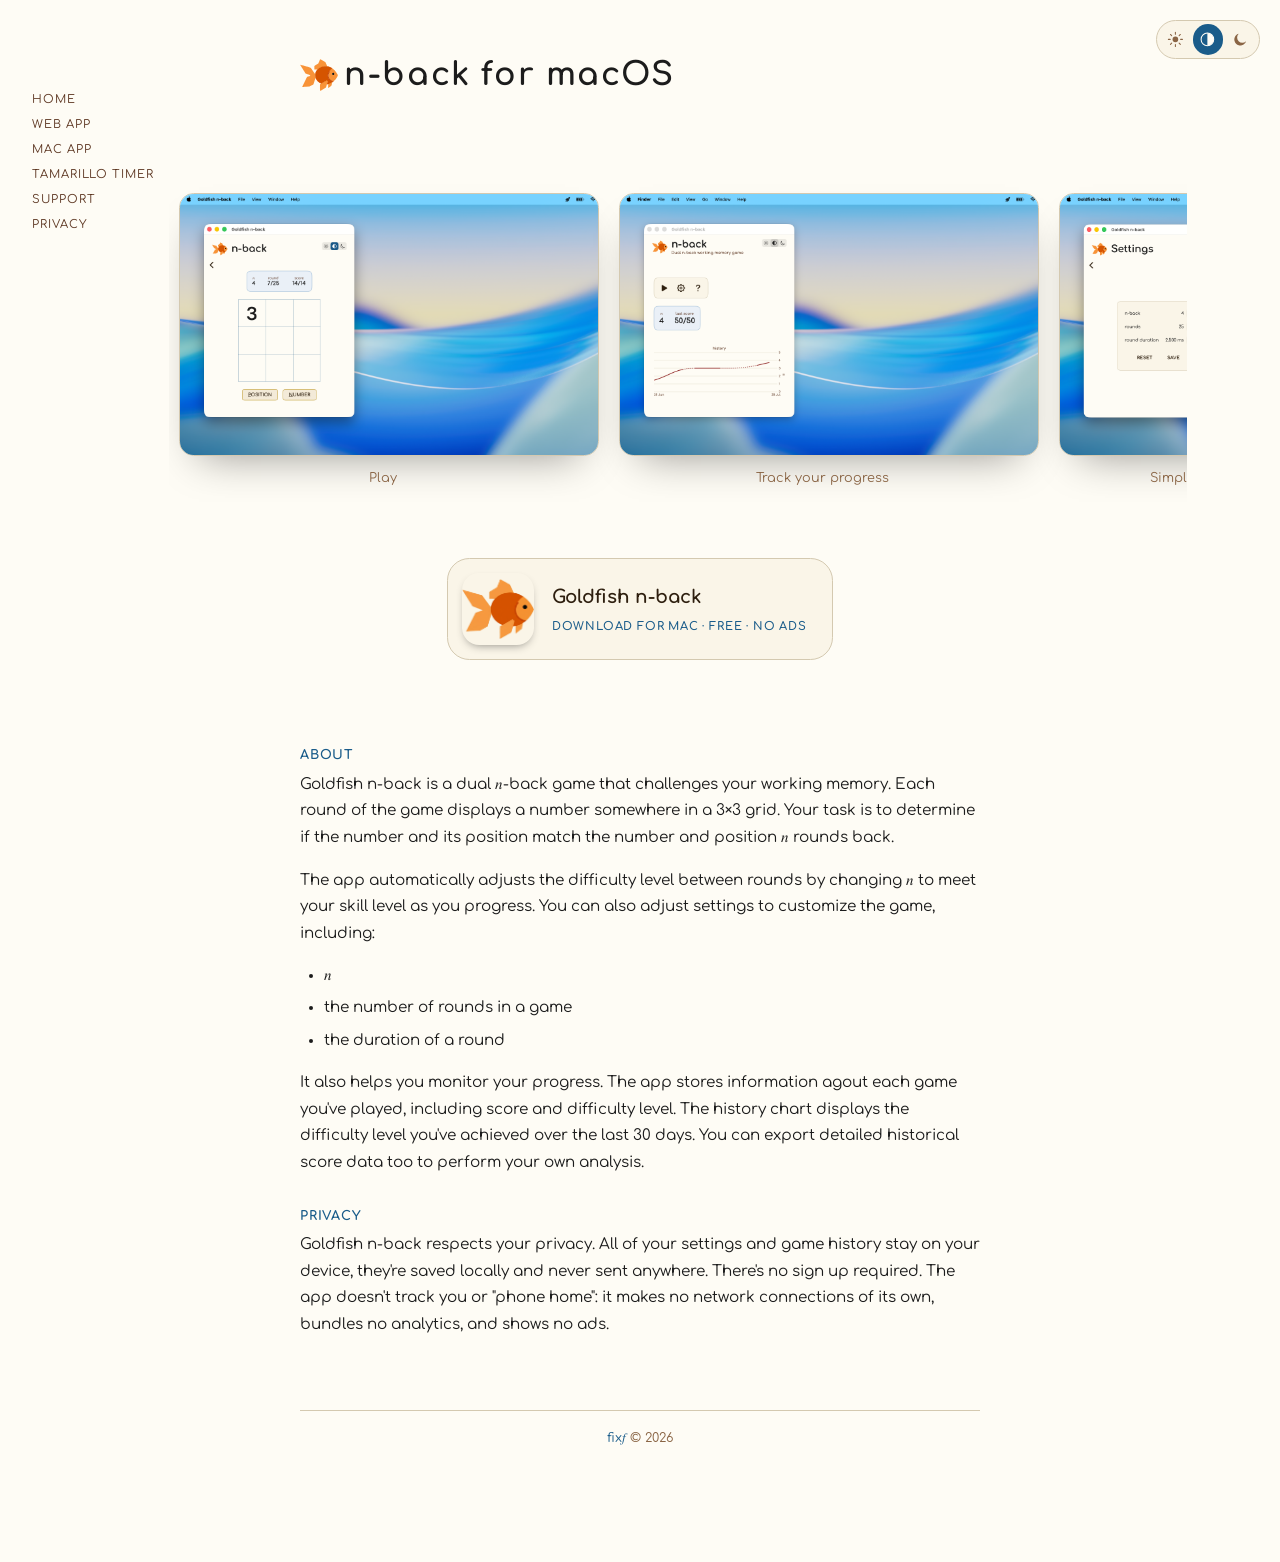
==== mac.html @ 483e4a53 "deploy: 2026-08-05" ====
<!DOCTYPE html>
<html lang="en">

<head>
  <title>Goldfish n-back: Dual n-back working memory game</title>
  <meta name="viewport" content="width=device-width, initial-scale=1.0">
  <meta charset="utf-8">
  <script>(function(){try{var t=localStorage.getItem('theme');if(t==='light'||t==='dark'){document.documentElement.setAttribute('data-theme',t);}}catch(e){}})();</script>
  <meta name="description" content="Goldfish n-back for macOS — a native dual n-back game to challenge your working memory. Free, no ads.">
  <meta name="robots" content="index, follow">

  <link rel="canonical" href="https://nback.xyz/mac.html">
  <link rel="icon" type="image/svg+xml" href="/favicon.svg">
  <link rel="apple-touch-icon" href="/apple-touch-icon.png">

  <meta property="og:type" content="website">
  <meta property="og:url" content="https://nback.xyz/mac.html">
  <meta property="og:title" content="Goldfish n-back for macOS">
  <meta property="og:description" content="Goldfish n-back for macOS — a native dual n-back working memory trainer. Free, no ads.">
  <meta property="og:image" content="https://nback.xyz/og-image.png">

  <!-- Shared studio chrome + app-specific overrides — both plain assets at the root. -->
  <link rel="stylesheet" href="/style.css">
  <link rel="stylesheet" href="/nback.css">
  <script src="/theme.js" defer></script>
  <script src="/lightbox.js" defer></script>

  <script data-goatcounter="https://fixf.goatcounter.com/count"
          async src="//gc.zgo.at/count.js"></script>

  <script type="application/ld+json">
  {
    "@context": "https://schema.org",
    "@type": "SoftwareApplication",
    "name": "Goldfish n-back",
    "applicationCategory": "GameApplication",
    "operatingSystem": "Web, macOS",
    "url": "https://nback.xyz/",
    "downloadUrl": "https://nback.xyz/GoldfishNback.dmg",
    "screenshot": "https://nback.xyz/screenshots/main.2560.png",
    "offers": {
      "@type": "Offer",
      "price": "0",
      "priceCurrency": "USD"
    }
  }
  </script>
</head>

<body>

  <div class="theme-toggle" role="radiogroup" aria-label="Theme">
      <button type="button" data-theme-choice="light" role="radio" aria-checked="false" aria-label="Light" title="Light">
        <svg class="theme-toggle-icon" viewBox="0 0 24 24" aria-hidden="true">
          <circle cx="12" cy="12" r="4" fill="currentColor"/>
          <g stroke="currentColor" stroke-width="1.5" stroke-linecap="round">
            <line x1="12" y1="2" x2="12" y2="4.5"/>
            <line x1="12" y1="19.5" x2="12" y2="22"/>
            <line x1="2" y1="12" x2="4.5" y2="12"/>
            <line x1="19.5" y1="12" x2="22" y2="12"/>
            <line x1="4.93" y1="4.93" x2="6.64" y2="6.64"/>
            <line x1="17.36" y1="17.36" x2="19.07" y2="19.07"/>
            <line x1="4.93" y1="19.07" x2="6.64" y2="17.36"/>
            <line x1="17.36" y1="6.64" x2="19.07" y2="4.93"/>
          </g>
        </svg>
      </button>
      <button type="button" data-theme-choice="auto" role="radio" aria-checked="true" aria-label="Match system" title="Match system">
        <svg class="theme-toggle-icon" viewBox="0 0 24 24" aria-hidden="true">
          <circle cx="12" cy="12" r="9" fill="none" stroke="currentColor" stroke-width="1.5"/>
          <path d="M12 3a9 9 0 0 1 0 18Z" fill="currentColor"/>
        </svg>
      </button>
      <button type="button" data-theme-choice="dark" role="radio" aria-checked="false" aria-label="Dark" title="Dark">
        <svg class="theme-toggle-icon" viewBox="0 0 24 24" aria-hidden="true">
          <path d="M20 14.5A8.5 8.5 0 1 1 9.5 4a7 7 0 0 0 10.5 10.5Z" fill="currentColor"/>
        </svg>
      </button>
    </div>

  <div class="content">
    <a href="/" class="title-row">
      <img class="title-icon" src="/Goldfish20260726.svg" alt="">
      <h1>n-back for macOS</h1>
    </a>
  </div>

  <section class="screenshots" aria-label="Screenshots">
    <div class="screenshots-track">
      <figure>
        <button type="button" class="screenshot-trigger">
          <img src="/screenshots/play.2560.png" alt="A round in progress on the 3x3 game grid, with position and number match buttons" width="2560" height="1600" loading="lazy">
        </button>
        <figcaption>Play</figcaption>
      </figure>
      <figure>
        <button type="button" class="screenshot-trigger">
          <img src="/screenshots/main.2560.png" alt="Goldfish n-back's landing menu showing last score and a 30-day n history chart" width="2560" height="1600" loading="eager">
        </button>
        <figcaption>Track your progress</figcaption>
      </figure>
      <figure>
        <button type="button" class="screenshot-trigger">
          <img src="/screenshots/settings.2560.png" alt="The settings panel for n-back level, rounds, and round duration" width="2560" height="1600" loading="lazy">
        </button>
        <figcaption>Simple settings, sensible defaults</figcaption>
      </figure>
      <figure>
        <button type="button" class="screenshot-trigger">
          <img src="/screenshots/dark.2560.png" alt="The same landing menu in dark mode" width="2560" height="1600" loading="lazy">
        </button>
        <figcaption>Light, dark, or system</figcaption>
      </figure>
    </div>
  </section>

  <div class="content download-cta">
    <a class="download-card" href="/GoldfishNback.dmg" aria-label="Download Goldfish n-back for Mac"
       data-goatcounter-click="download-dmg" data-goatcounter-title="Download GoldfishNback.dmg">
      <img class="app-icon" src="/Goldfish20260722.png" alt="" width="598" height="506" loading="eager">
      <span class="download-text">
        <span class="app-name">Goldfish n-back</span>
        <span class="download-label">Download for Mac · Free · No Ads</span>
      </span>
    </a>
  </div>

  <div class="content prose">
    <h2>About</h2>

    <p>Goldfish n-back is a dual 𝑛-back game that challenges your working
    memory. Each round of the game displays a number somewhere in a 3&times;3
    grid. Your task is to determine if the number and its position match the
    number and position 𝑛 rounds back.</p>

    <p>The app automatically adjusts the difficulty level between rounds by
    changing 𝑛 to meet your skill level as you progress. You can also adjust
    settings to customize the game, including:</p>

    <ul>
      <li>𝑛</li>
      <li>the number of rounds in a game</li>
      <li>the duration of a round</li>
    </ul>

    <p>It also helps you monitor your progress. The app stores information
    agout each game you've played, including score and difficulty level. The
    history chart displays the difficulty level you've achieved over the last
    30 days. You can export detailed historical score data too to perform your
    own analysis.</p>

    <h2>Privacy</h2>

    <p>Goldfish n-back respects your privacy. All of your settings and game
    history stay on your device, they're saved locally and never sent anywhere.
    There's no sign up required. The app doesn't track you or "phone home": it
    makes no network connections of its own, bundles no analytics, and shows no
    ads.</p>

  </div>

  <nav class="sidebar" aria-label="Site links">
    <a class="sidebar-link" href="/">Home</a>
    <a class="sidebar-link" href="/web.html">Web App</a>
    <a class="sidebar-link" href="/mac.html">Mac App</a>
    <a class="sidebar-link" href="https://tamarillo.nz">Tamarillo Timer</a>
    <a class="sidebar-link" href="/support.html">Support</a>
    <a class="sidebar-link" href="/privacy.html">Privacy</a>
  </nav>

  <footer>
    <p><a href="https://fixf.dev/">fix𝑓</a> © 2026</p>
  </footer>

</body>

</html>
---- style.css ----
/* ============================================================
   Bauhaus / Solarized Light stylesheet
   ============================================================ */

/* Google Fonts: Comfortaa */
@import url('https://fonts.googleapis.com/css2?family=Comfortaa:wght@300;400;500;600;700&display=swap');

/* ── Design tokens ──────────────────────────────────────── */
:root {
  /* Backgrounds: cream & beige spectrum */
  --bg-page:      #fefcf5;   /* very light cream — page background */
  --bg-section:   #faf5e8;   /* slightly warmer, section backgrounds */
  --bg-beige:     #f2ead8;   /* used for table heads */
  --bg-rotd:      #eaf0f7;   /* cool blue-tinted pane for ROTD */

  /* Foreground */
  --fg-black:     #1c1c1c;   /* body text */
  --fg-brown-dk:  #2e1f0f;   /* darkest title text */
  --fg-brown:     #5c3520;   /* mid brown — subheadings, footer */
  --fg-brown-lt:  #8a6545;   /* lighter brown — captions, meta */

  /* Accents */
  --accent-blue:  #1a5c8a;   /* deep blue — links */
  --accent-red:   #8b1a1a;   /* deep red */
  --accent-yellow:#b58900;   /* rich solarized yellow */
  --accent-green: #3d6b00;   /* used sparingly */

  /* Borders */
  --border-main:  #d4c9b0;
  --border-table: #c8bda0;

  /* Typography */
  --font-main: 'Comfortaa', 'Segoe UI', sans-serif;

  /* Spacing rhythm */
  --space-xs: 0.5rem;
  --space-sm: 1rem;
  --space-md: 2rem;
  --space-lg: 3.5rem;
  --space-xl: 5rem;
}

/* ── Dark tokens — Bauhaus / Solarized Dark ─────────────────
   Applied automatically when the OS/browser reports a dark
   appearance, unless overridden by an explicit user choice
   (see [data-theme] below). Same token names, same relative
   contrast relationships, warm palette inverted onto a near-
   black ground. */
@media (prefers-color-scheme: dark) {
  :root {
    --bg-page:      #1b140d;
    --bg-section:   #221a12;
    --bg-beige:     #2b2117;
    --bg-rotd:      #16202b;

    --fg-black:     #ede4d3;
    --fg-brown-dk:  #f5ecd9;
    --fg-brown:     #d9c3a0;
    --fg-brown-lt:  #a68a68;

    --accent-blue:  #6cb6e8;
    --accent-red:   #e2726b;
    --accent-yellow:#e0b64d;
    --accent-green: #8bc34a;

    --border-main:  #4a3c2a;
    --border-table: #55442f;
  }
}

/* Explicit user choice always wins over the OS/browser default above. */
:root[data-theme="dark"] {
  --bg-page:      #1b140d;
  --bg-section:   #221a12;
  --bg-beige:     #2b2117;
  --bg-rotd:      #16202b;

  --fg-black:     #ede4d3;
  --fg-brown-dk:  #f5ecd9;
  --fg-brown:     #d9c3a0;
  --fg-brown-lt:  #a68a68;

  --accent-blue:  #6cb6e8;
  --accent-red:   #e2726b;
  --accent-yellow:#e0b64d;
  --accent-green: #8bc34a;

  --border-main:  #4a3c2a;
  --border-table: #55442f;
}

:root[data-theme="light"] {
  --bg-page:      #fefcf5;
  --bg-section:   #faf5e8;
  --bg-beige:     #f2ead8;
  --bg-rotd:      #eaf0f7;

  --fg-black:     #1c1c1c;
  --fg-brown-dk:  #2e1f0f;
  --fg-brown:     #5c3520;
  --fg-brown-lt:  #8a6545;

  --accent-blue:  #1a5c8a;
  --accent-red:   #8b1a1a;
  --accent-yellow:#b58900;
  --accent-green: #3d6b00;

  --border-main:  #d4c9b0;
  --border-table: #c8bda0;
}

/* ── Reset ──────────────────────────────────────────────── */
*, *::before, *::after {
  box-sizing: border-box;
  margin: 0;
  padding: 0;
}

/* ── A11y utility ───────────────────────────────────────── */
.sr-only {
  position: absolute;
  width: 1px;
  height: 1px;
  padding: 0;
  margin: -1px;
  overflow: hidden;
  clip: rect(0, 0, 0, 0);
  white-space: nowrap;
  border: 0;
}

/* ── Base ───────────────────────────────────────────────── */
html {
  font-size: 16px;
  scroll-behavior: smooth;
}

body {
  font-family: var(--font-main);
  background-color: var(--bg-page);
  color: var(--fg-black);
  line-height: 1.75;
  /* Wide left/right margins via padding — content is centred */
  padding: var(--space-lg) 10%;
}

/* ── Links ──────────────────────────────────────────────── */
a {
  color: var(--accent-blue);
  text-decoration: none;
}
a:hover,
a:focus {
  text-decoration: underline;
  text-underline-offset: 3px;
}

/* ── Page-level layout wrapper ──────────────────────────── */
/* All direct-body children share the same centred column */
body > div.content,
body > footer {
  max-width: 680px;
  margin-left: auto;
  margin-right: auto;
  margin-bottom: var(--space-lg);
}

/* ── Question heading ────────────────────────────────────── */
#question {
  font-size: clamp(0.85rem, 2.5vw, 1.1rem);
  font-weight: 300;
  text-transform: uppercase;
  letter-spacing: 0.2em;
  color: var(--fg-brown-lt);
  text-align: left;
  padding-top: var(--space-md);
  padding-bottom: 0;
}

/* ── Yes / No hero answer ───────────────────────────────── */
#yesno {
  display: block;
  font-family: var(--font-main);
  font-weight: 700;
  font-size: clamp(2.5rem, 9vw, 3.5rem);
  text-transform: uppercase;
  letter-spacing: 0.12em;
  line-height: 1;

  /* Gradient: dark brown → near-black */
  background: linear-gradient(160deg, var(--fg-brown-dk) 0%, var(--fg-black) 60%);
  -webkit-background-clip: text;
  -webkit-text-fill-color: transparent;
  background-clip: text;

  padding: var(--space-xs) 0 var(--space-sm);
  text-align: left;
}

/* Wrapper div for yesno — no separator */
div.content:has(#yesno) {
  margin-bottom: var(--space-md);
}

/* ── Aside — shared narrow right-aligned pane ───────────── */
/* Used by both p.rotd and .totals. Split back out per-class if the
   two ever visually diverge. */
.aside {
  background-color: var(--bg-rotd);
  border-radius: 0.875rem;
  border-left: 4px solid var(--accent-blue);
  padding: 1.1rem 1.5rem;
  color: var(--fg-brown-dk);
  max-width: 52%;
  margin-left: auto;
  margin-right: 0;
  margin-top: var(--space-lg);
  margin-bottom: var(--space-lg);
}

/* ── RotD body — italic quote below the shared aside title ── */
.rotd-body {
  font-style: italic;
  font-size: 0.88rem;
  line-height: 1.6;
}

.rotd-body a {
  color: var(--accent-blue);
  font-style: normal;
}

/* ── "More RotD…" link — homepage only, sits inside .aside.rotd ─ */
.aside.rotd .rotd-more {
  display: block;
  margin-top: 0.6rem;
  font-size: 0.7rem;
  text-transform: uppercase;
  letter-spacing: 0.08em;
  color: var(--fg-brown-lt);
  text-align: right;
}

.aside.rotd .rotd-more:hover,
.aside.rotd .rotd-more:focus {
  color: var(--accent-blue);
  text-decoration: none;
}

/* ── Discussion content ─────────────────────────────────── */
p.content {
  margin-bottom: 1.4rem;
  font-size: 1rem;
  color: var(--fg-black);
  text-align: justify;
  hyphens: auto;
}

p.content:last-of-type {
  margin-bottom: 0;
}

p.content strong {
  font-weight: 700;
  color: var(--fg-brown-dk);
}

/* ── Lists ──────────────────────────────────────────────── */
ul, ol {
  padding-left: 1.5rem;
  margin-bottom: var(--space-sm);
}

li {
  margin-bottom: 0.35rem;
}

/* ── Headings ───────────────────────────────────────────── */
h1, h2, h3, h4 {
  font-family: var(--font-main);
  text-transform: uppercase;
  letter-spacing: 0.05em;
  line-height: 1.2;
  margin-bottom: var(--space-sm);
}

h1 {
  font-size: 2rem;
  font-weight: 700;
  color: var(--fg-black);
}

h2 {
  font-size: 1.4rem;
  font-weight: 600;
  color: var(--fg-brown-dk);
  margin-top: var(--space-md);
  padding-bottom: 0.3em;
  border-bottom: 1px solid var(--border-main);
}

h3 {
  font-size: 1rem;
  font-weight: 600;
  color: var(--fg-brown);
  margin-top: var(--space-sm);
}

/* ── Tables ─────────────────────────────────────────────── */
table.content {
  width: 100%;
  border-collapse: collapse;
  margin: var(--space-md) 0;
  font-size: 0.875rem;
  line-height: 1.5;
}

/* Column headers styled like h3 */
table.content thead th {
  font-family: var(--font-main);
  font-weight: 600;
  font-size: 0.75rem;
  text-transform: uppercase;
  letter-spacing: 0.06em;
  color: var(--fg-brown);
  background-color: var(--bg-beige);
  padding: 0.625rem 0.875rem;
  text-align: left;
  border-top: 1px solid var(--border-table);
  border-bottom: 1px solid var(--border-table);
}

table.content thead th:not(:last-child) {
  border-right: 1px solid var(--border-table);
}

table.content tbody td {
  padding: 0.6rem 0.875rem;
  vertical-align: top;
  border-bottom: 1px solid var(--border-table);
}

table.content tbody td:not(:last-child) {
  border-right: 1px solid var(--border-table);
}

table.content tbody tr:last-child td {
  border-bottom: none;
}

table.content tbody tr:nth-child(even) {
  background-color: var(--bg-section);
}

table.content tbody strong {
  font-weight: 600;
  color: var(--fg-brown-dk);
}

/* ── Aside title — shared header for totals and RotD panes ── */
.aside-title {
  font-weight: 700;
  text-transform: uppercase;
  letter-spacing: 0.06em;
  font-size: 0.7rem;
  color: var(--accent-blue);
  margin-bottom: var(--space-xs);
}

/* Show a subtle cursor hint when the title has a native tooltip. */
.aside-title[title] {
  cursor: help;
}

/* Archive date headers are permalinks — keep the title's own styling. */
.aside-title a {
  color: inherit;
}

/* Flag the entry a permalink landed on. */
.aside.rotd:target {
  border-left-color: var(--accent-red);
}

/* ── Running totals — left-aligned variant ──────────────── */
.aside.totals {
  margin-left: 0;
  margin-right: auto;
}

/* ── Running totals — pane interior ────────────────────── */

.total-item {
  display: flex;
  justify-content: space-between;
  align-items: baseline;
  gap: var(--space-md);
}

.total-item + .total-item {
  margin-top: 0.2rem;
}

.total-label {
  font-size: 0.88rem;
  color: var(--fg-brown-dk);
}

.total-value {
  font-family: ui-monospace, 'SF Mono', 'Menlo', 'Consolas', monospace;
  font-size: 1rem;
  font-weight: 750;
  color: var(--fg-brown-dk);
  font-variant-numeric: tabular-nums;
  text-align: right;
}

.total-item.spend .total-value   { color: var(--accent-red); }
.total-item.revenue .total-value { color: var(--accent-green); }

/* ── Footnote references (superscript links in totals labels) ── */
.fn-ref {
  font-size: 0.6em;
  color: var(--fg-brown-lt);
  text-decoration: none;
  vertical-align: super;
  line-height: 0;
  margin-left: 0.15em;
  font-style: normal;
}

.fn-ref:hover {
  color: var(--accent-blue);
}

/* ── Footnotes block ────────────────────────────────────── */
.footnotes {
  border-top: 1px solid var(--border-main);
  padding-top: var(--space-sm);
}

.footnote {
  font-size: 0.75rem;
  color: var(--fg-brown-lt);
  font-style: italic;
  line-height: 1.55;
  margin-bottom: 0.4rem;
}

.footnote:last-child {
  margin-bottom: 0;
}

.footnote sup {
  font-style: normal;
  color: var(--fg-brown-lt);
  margin-right: 0.2em;
}

.footnote strong {
  font-style: normal;
  font-weight: 600;
  color: var(--fg-brown);
}

/* ── RotD archive — /rotd/ list pages ──────────────────── */
/* Header block above the list */
.archive-header {
  margin-top: var(--space-sm);
  margin-bottom: var(--space-md);
}

.archive-header h1 {
  font-size: 1.6rem;
  font-weight: 700;
  color: var(--fg-brown-dk);
  margin-bottom: 0.5rem;
}


/* Left-align + full-width the aside cards when they're in the archive list */
.rotd-list .aside.rotd {
  max-width: 100%;
  margin-left: 0;
  margin-right: 0;
  margin-top: var(--space-md);
  margin-bottom: var(--space-md);
}

.rotd-list .aside.rotd:first-child {
  margin-top: 0;
}

/* ── Pager — prev/next navigation on archive pages ─────── */
.pager {
  display: flex;
  justify-content: space-between;
  align-items: center;
  gap: var(--space-sm);
  padding-top: var(--space-sm);
  padding-bottom: var(--space-md);
  margin-top: var(--space-md);
  font-size: 0.85rem;
}

.pager-newer,
.pager-older {
  color: var(--accent-blue);
  text-decoration: none;
  font-weight: 500;
  letter-spacing: 0.04em;
}

.pager-newer:hover,
.pager-older:hover {
  text-decoration: underline;
  text-underline-offset: 3px;
}

.pager-page {
  color: var(--fg-brown-lt);
  font-size: 0.72rem;
  text-transform: uppercase;
  letter-spacing: 0.1em;
}

.pager-placeholder {
  display: inline-block;
  min-width: 1px;
}

/* ── Sidebar — flat site nav, identical on every page ───── */
/* Narrow viewports: a centred horizontal strip above the footer.
   Wide viewports (≥1120px, where a rail clears the 680px column):
   a fixed rail in the left gutter. */
.sidebar {
  max-width: 680px;
  margin: 0 auto var(--space-md);
  display: flex;
  flex-wrap: wrap;
  justify-content: center;
  column-gap: 1.5rem;
  row-gap: 0.35rem;
}

.sidebar-link {
  font-size: 0.72rem;
  text-transform: uppercase;
  letter-spacing: 0.08em;
  color: var(--fg-brown);
}

.sidebar-link:hover,
.sidebar-link:focus {
  color: var(--accent-blue);
}

/* Inline icon links (e.g. Bluesky) sit at text height and inherit the
   link colour, hover included. */
.sidebar-link .sidebar-icon {
  height: 1em;
  width: auto;
  fill: currentColor;
  vertical-align: -0.125em;
}

@media (min-width: 1120px) {
  .sidebar {
    position: fixed;
    top: calc(var(--space-lg) + var(--space-md));
    left: 2rem;
    width: 11rem;
    display: block;
    margin: 0;
  }

  .sidebar-link {
    display: block;
    padding: 0.15rem 0;
  }
}

/* ── Prose pages (privacy etc.) — long-form text in the column ── */
.prose p {
  margin-bottom: 1rem;
  font-size: 0.95rem;
}

.prose ul {
  margin-bottom: var(--space-sm);
  font-size: 0.95rem;
}

/* Section headings in the aside-title language — no underlines */
.prose h2 {
  font-size: 0.8rem;
  font-weight: 700;
  letter-spacing: 0.06em;
  color: var(--accent-blue);
  border-bottom: none;
  padding-bottom: 0;
  margin-top: var(--space-md);
  margin-bottom: var(--space-xs);
}

.prose h3 {
  font-size: 0.9rem;
  color: var(--fg-brown);
  margin-top: var(--space-sm);
  margin-bottom: var(--space-xs);
}

.prose-meta {
  color: var(--fg-brown-lt);
  font-size: 0.8rem;
}

/* ── Ad slot ────────────────────────────────────────────── */
.ad-slot {
  max-width: 680px;
  margin-left: auto;
  margin-right: auto;
  margin-bottom: var(--space-lg);
  text-align: center;
}

/* ── Footer ─────────────────────────────────────────────── */
footer {
  border-top: 1px solid var(--border-main);
  padding-top: var(--space-sm);
  color: var(--fg-brown-lt);
  font-size: 0.8rem;
  text-align: center;
  max-width: 680px;
  margin-left: auto;
  margin-right: auto;
  margin-bottom: 0;
}

footer a:hover {
  color: var(--accent-blue);
}

/* ── Theme toggle — floating light/auto/dark segmented control ── */
.theme-toggle {
  position: fixed;
  top: 1.25rem;
  right: 1.25rem;
  z-index: 1000;
  display: flex;
  gap: 0.15rem;
  background-color: var(--bg-section);
  border: 1px solid var(--border-main);
  border-radius: 999px;
  padding: 0.2rem;
}

.theme-toggle button {
  all: unset;
  box-sizing: border-box;
  cursor: pointer;
  display: flex;
  align-items: center;
  justify-content: center;
  width: 1.9rem;
  height: 1.9rem;
  border-radius: 999px;
  color: var(--fg-brown-lt);
}

.theme-toggle button:hover,
.theme-toggle button:focus-visible {
  color: var(--accent-blue);
}

.theme-toggle button:focus-visible {
  outline: 2px solid var(--accent-blue);
  outline-offset: 2px;
}

.theme-toggle button[aria-checked="true"] {
  background-color: var(--accent-blue);
  color: var(--bg-page);
}

.theme-toggle button[aria-checked="true"]:hover,
.theme-toggle button[aria-checked="true"]:focus-visible {
  color: var(--bg-page);
}

.theme-toggle-icon {
  width: 1.05rem;
  height: 1.05rem;
  fill: currentColor;
}

/* ── Responsive: Tablet (≤ 1024px) ─────────────────────── */
@media (max-width: 1024px) {
  body {
    padding: var(--space-md) 6%;
  }
}

/* ── Responsive: Mobile (≤ 640px) ──────────────────────── */
@media (max-width: 640px) {
  body {
    padding: var(--space-sm) var(--space-sm);
  }

  body > div.content,
  body > footer {
    max-width: 100%;
  }

  p.content {
    text-align: left;
    hyphens: none;
  }

  #yesno {
    font-size: clamp(2.5rem, 16vw, 4rem);
    letter-spacing: 0.08em;
  }

  .aside {
    max-width: 100%;
    margin-left: auto;
    margin-right: auto;
    padding: 1rem 1.25rem;
    border-radius: 0.625rem;
  }

  .rotd-body { font-size: 0.88rem; }

  /* Make wide tables horizontally scrollable on small screens */
  div.content {
    overflow-x: auto;
    -webkit-overflow-scrolling: touch;
  }

  table.content {
    font-size: 0.78rem;
    min-width: 560px;
  }

  table.content thead th,
  table.content tbody td {
    padding: 0.45rem 0.625rem;
  }

  footer {
    font-size: 0.75rem;
    padding-top: var(--space-xs);
  }

  body > div.content {
    margin-bottom: var(--space-md);
  }

  .theme-toggle {
    top: 0.75rem;
    right: 0.75rem;
  }

  .theme-toggle button {
    width: 1.7rem;
    height: 1.7rem;
  }
}
---- nback.css ----
/* ============================================================
   nback — app-specific styles, loaded after the shared
   common/assets/style.css. Page ground, type, the .content
   column and footer all come from the shared sheet; this file
   styles the game UI and bridges the app's legacy tokens onto
   the common palette.
   ============================================================ */

/* ── Token bridge ────────────────────────────────────────────
   The game CSS below is keyed on the app's original
   solarized/fixf variable names. Redefine them in terms of the
   common palette so the game inherits the studio colours with
   no rule-by-rule rewrite. (Candidate for later inlining.) */
:root {
  --fixf-background:  var(--bg-page);
  --fixf-darkblue:    var(--accent-blue);
  --solarized-yellow: var(--accent-yellow);
  --solarized-orange: var(--accent-red);
  --solarized-blue:   var(--accent-blue);
  --solarized-base2:  var(--bg-beige);
  --solarized-base03: var(--fg-brown-dk);
  --solarized-base02: var(--fg-black);
  --solarized-base0:  var(--border-table);

  /* Border for the blue stat cards (main/game stat rows) — matches the
     Swift app's UXTheme.borderCardBlue exactly. Not part of the shared
     palette (common/assets/style.css) since only nback uses it so far. */
  --border-card-blue: #8fb3d4;
}

@media (prefers-color-scheme: dark) {
  :root { --border-card-blue: #3a5570; }
}
:root[data-theme="dark"]  { --border-card-blue: #3a5570; }
:root[data-theme="light"] { --border-card-blue: #8fb3d4; }

/* ── Cards ────────────────────────────────────────────────
   Shared card primitive — the CSS analog of the Swift app's
   `View.card(fill:border:)` modifier (UXTheme.swift). Used to group the
   main view's toolbar and stat row, the settings card, and the game view's
   stat row, instead of one-off styling per screen. */
.card {
  background-color: var(--bg-section);
  border: 1px solid var(--border-main);
  border-radius: 0.75rem;
  padding: 1rem;
}

/* Blue variant for stat rows (main view's n/last-score, game view's
   n/round/score) — matches Swift's bgCardBlue/borderCardBlue. */
.card-blue {
  background-color: var(--bg-rotd);
  border-color: var(--border-card-blue);
}

/* A horizontal row of name-over-value tiles inside a .card/.card-blue —
   the CSS analog of Swift's private `statTile`/`stat` helpers. */
.stat-row {
  display: flex;
  gap: 2rem;
}

.stat-tile {
  display: flex;
  flex-direction: column;
  gap: 0.15rem;
}

.stat-tile-name {
  font-size: 0.7rem;
  font-weight: 700;
  color: var(--fg-brown);
}

.stat-tile-value {
  font-size: 1.1rem;
  font-weight: 700;
  font-variant-numeric: tabular-nums;
  white-space: nowrap;
}

/* Fixed-width value column (see stat_tile::stat_tile_fixed): the ghost
   reserves the widest possible string's width via visibility: hidden
   (unlike display: none, it still takes up layout space), and the actual
   value is absolutely positioned on top of it — the CSS analog of Swift's
   `.hidden().overlay{}` trick. Used by the game view's 𝑛/round/score row so
   its width doesn't jitter as the digits change over a game. */
.stat-tile-value-wrap {
  position: relative;
  display: inline-block;
}

.stat-tile-value-ghost {
  visibility: hidden;
}

.stat-tile-value-actual {
  position: absolute;
  top: 0;
  left: 0;
}

/* Headings adopt the shared sheet — no local font/colour override. */

.title-row {
  display: flex;
  align-items: center;
  justify-content: left;
  gap: 0.4rem;
  padding-bottom: 1em;
}

.title-row h1 {
  margin-bottom: 0;
  text-transform: none;
}

.title-icon {
  height: 2rem;
  width: auto;
}

/* Title + subtitle stacked next to the logo, matching the Swift app's
   header VStack(alignment: .leading). Static chrome (see index.html) above
   the app card, rather than rendered by the Yew app — it never changes
   across screens, so it doesn't need to. */
.title-text {
  display: flex;
  flex-direction: column;
  gap: 0.15rem;
}

/* The bordered "window" the game mounts into — a .card look, but with the
   page's own background (rather than the slightly-warmer section tint)
   since this is the page's main focal point, not a subsection of it.
   Height is fixed to comfortably fit the idle main view (toolbar + stat
   row + history chart); Settings/Help/the game board fit within the same
   budget (see .game-grid-cell's reduced size) so switching screens never
   shifts the description text below. overflow-y is a safety net in case
   any screen's content runs slightly taller than expected. */
.app-container {
  background-color: var(--bg-page);
  border: 1px solid var(--border-main);
  border-radius: 0.75rem;
  padding: 1.5rem;
  height: 34rem;
  overflow-y: auto;
}

/* Settings/Help's in-app second-level header — no logo (that's part of the
   static title-row above), sits right under the back button. */
.screen-title {
  margin-top: 0.5em;
}

/* Sticky footer: nback's landing/game/settings/help screens are often
   shorter than the viewport, leaving the shared sheet's footer stranded
   right below the content instead of at the page bottom. Scoped here
   (rather than in common/assets/style.css) since that sheet is shared
   verbatim by every studio site — this pins it for nback only. */
body {
  display: flex;
  flex-direction: column;
  min-height: 100vh;
}

/* The shared sheet centers .content/footer with max-width + margin: 0 auto
   — a block-layout trick that fills available width, then caps it. Flex's
   cross-axis stretch (which would otherwise do the same job) is disabled
   by spec for any item that already has auto cross-axis margins, so these
   items would shrink to their content's width instead. Restate an explicit
   full width so the max-width/margin centering still has something to cap. */
body > div.content {
  width: 100%;
}

footer {
  width: 100%;
  margin-top: auto; /* pins it to the bottom of the min-height: 100vh body */
}


/* For mobile devices */
@media (max-width: 1000px) {
  button {
    font-size: 0.7em;
  }

  /* Size cells to the viewport (vmin) so the 3×3 board always fits the
     screen width and stays square. A fixed em size overflowed narrow
     phones; the table then compressed horizontally and cells rendered
     shorter than they were tall. Sizing to fit keeps them square and
     shrinks the board so it's no longer taller than the screen.
     vmin alone was tuned against actual phone widths (~375px → a ~60px
     cell) — fine as long as the narrower dimension stays phone-sized. On a
     portrait tablet (e.g. an iPad at 820×1180) this branch still applies
     (width ≤ 1000px), but vmin now tracks the width, not a phone's, so
     cells ballooned to ~197px and blew well past the fixed-height
     .app-container, forcing scrolling to reach the board's bottom rows.
     Capping at the desktop rule's 3.8em keeps phones exactly as before
     (16vmin stays under the cap at phone widths) while stopping cell
     growth at the same safe size the ≥1001px branch already relies on. */
  .game-grid-cell,
  .game-grid-cell-empty {
    font-size: min(16vmin, 3.8em);
  }

  /* The chart svg has no width/height attributes, so its box is normally
     auto-sized from the 350:100 viewBox ratio against whatever width it's
     given. A fixed px height fought the container width and either
     overflowed it (height set, width left to compute from the *ratio*
     instead of the container) or squished everything horizontally (height
     too tall for the actual container width, and preserveAspectRatio
     "none" stretches width/height independently to fill it). aspect-ratio
     keeps width driven by the container while relaxing the ratio a
     little — 110 (vs. the native 100) gives the right-side 𝑛 labels and
     the bottom caption a touch more headroom on narrow phones. */
  .chart {
    width: 100%;
    aspect-ratio: 350 / 110;
  }
}

/* For larger screens */
@media (min-width: 1001px) {
  button {
    font-size: 0.8em;
  }

  /* Sized to fit the fixed-height .app-container alongside the stats card
     and controls (see .app-container) — smaller than the original 5.2em so
     the game screen's total height stays within the same budget as the
     idle main view. */
  .game-grid-cell,
  .game-grid-cell-empty {
    font-size: 3.8em;
  }
}

/* Landscape iPads and un-maximized/short desktop windows: wide enough for
   the min-width:1001px rule above, but not tall enough to also fit the
   static header above .app-container. That branch sizes cells off width
   alone (3.8em, fine once the window is tall too), so on a wide-but-short
   viewport the header + fixed-height .app-container together exceed the
   viewport height, pushing the match buttons below the fold and forcing a
   page-level scroll mid-round. min-width here keeps phones (already
   handled by the vmin rule above, which accounts for height too) out of
   this bucket. Cells scale off vh — same trick as that rule, just against
   the dimension that's actually constrained here — and .app-container
   shrinks to match so its content doesn't overflow into its own
   overflow-y scrollbar instead. */
@media (min-width: 1001px) and (max-height: 750px) {
  .app-container {
    /* 9.5rem ≈ the static header's height above .app-container, plus a
       little breathing room, so the container's bottom edge stays inside
       the viewport instead of merely inside its own scroll area. */
    height: min(34rem, calc(100dvh - 9.5rem));
  }

  .game-grid-cell,
  .game-grid-cell-empty {
    font-size: 7vh;
  }
}

/* ── App page: screenshot spread + download card ─────────────
   Same layout language as the studio's other app pages
   (tamarillo.nz's tamarillo.css) — kept here rather than in the
   shared sheet since only nback and tamarillo currently use it. */
.screenshots {
  max-width: 1100px;
  margin: var(--space-sm) auto var(--space-lg);
  padding: 0 4%;
}

.screenshots-track {
  display: flex;
  gap: 1.25rem;
  overflow-x: auto;
  scroll-snap-type: x proximity;
  padding: 0.25rem 0.25rem 0.75rem;
  -webkit-overflow-scrolling: touch;
}

.screenshots-track figure {
  flex: 0 0 auto;
  width: min(80vw, 420px);
  scroll-snap-align: center;
}

.screenshots-track img {
  display: block;
  width: 100%;
  height: auto;
  border-radius: 0.9rem;
  border: 1px solid var(--border-main);
  box-shadow: 0 20px 40px -20px rgba(0, 0, 0, 0.4);
}

.screenshots-track figcaption {
  margin-top: 0.7rem;
  text-align: center;
  font-size: 0.8rem;
  color: var(--fg-brown-lt);
}

/* ── Screenshot lightbox — click a thumbnail to view it enlarged,
   sized by lightbox.js to about the width of .screenshots-track. */
.screenshot-trigger {
  display: block;
  width: 100%;
  padding: 0;
  border: 0;
  background: none;
  cursor: zoom-in;
}

.screenshot-trigger:focus-visible {
  outline: 2px solid var(--accent-blue);
  outline-offset: 4px;
  border-radius: 0.9rem;
}

.lightbox-overlay {
  position: fixed;
  inset: 0;
  z-index: 100;
  display: flex;
  align-items: center;
  justify-content: center;
  padding: 2rem;
  background: rgba(0, 0, 0, 0.85);
  cursor: zoom-out;
}

.lightbox-image {
  display: block;
  height: auto;
  max-width: 100%;
  max-height: 90vh;
  border-radius: 0.9rem;
  border: 1px solid var(--border-main);
  box-shadow: 0 30px 60px -20px rgba(0, 0, 0, 0.6);
  cursor: zoom-out;
}

body.lightbox-open {
  overflow: hidden;
}

.download-cta {
  display: flex;
  justify-content: center;
  margin-bottom: var(--space-lg);
}

/* Homepage's pair of "Play in your browser" / "Download for macOS" cards —
   same .download-card primitive as the single Mac download CTA above, laid
   out side by side and wrapping to a single column on narrow screens. */
.landing-cards {
  display: flex;
  justify-content: center;
  flex-wrap: wrap;
  gap: 1.25rem;
  margin-bottom: var(--space-lg);
}

.app-card,
.download-card {
  display: flex;
  align-items: center;
  gap: 1.1rem;
  padding: 0.9rem 1.6rem 0.9rem 0.9rem;
  border-radius: 1.4rem;
  background-color: var(--bg-section);
  border: 1px solid var(--border-main);
  transition: transform 0.15s ease, box-shadow 0.15s ease;
}

.app-card {
  width: 15em;
}

.app-card:hover,
.app-card:focus-visible,
.download-card:hover,
.download-card:focus-visible {
  text-decoration: none;
  transform: translateY(-2px);
  box-shadow: 0 14px 30px -18px rgba(0, 0, 0, 0.4);
}

.app-icon {
  flex: none;
  width: 4.5rem;
  height: 4.5rem;
  object-fit: contain;
  border-radius: 24%;
  box-shadow: 0 4px 10px -4px rgba(0, 0, 0, 0.45);
  transition: transform 0.15s ease, box-shadow 0.15s ease;
}

.app-cta {
  display: flex;
  justify-content: flex-start;
  margin-bottom: var(--space-lg);
}

.app-badge {
  display: flex;
  flex-direction: column;
  align-items: center;
  gap: 0.6rem;
}

.app-badge:hover .app-icon,
.app-badge:focus-visible .app-icon {
  transform: translateY(-2px);
  box-shadow: 0 14px 30px -18px rgba(0, 0, 0, 0.4);
}

.app-badge-label {
  font-size: 0.72rem;
  font-weight: 600;
  letter-spacing: 0.07em;
  color: var(--accent-blue);
}

.download-text {
  display: flex;
  flex-direction: column;
  gap: 0.2rem;
}

.app-name {
  font-weight: 700;
  font-size: 1.15rem;
  color: var(--fg-brown-dk);
}

.app-label,
.download-label {
  font-size: 0.72rem;
  font-weight: 600;
  text-transform: uppercase;
  letter-spacing: 0.07em;
  color: var(--accent-blue);
}

@media (max-width: 640px) {
  .app-card,
  .download-card {
    padding: 0.8rem 1.1rem 0.8rem 0.8rem;
    gap: 0.85rem;
  }

  .app-icon {
    width: 3.75rem;
    height: 3.75rem;
  }
}

/* Play/Settings/Help as icon "badges" instead of text buttons — plain,
   borderless, sized for the SVG rather than the uppercase-text chrome
   below. */
.menu-icon-button {
  background: none;
  border: 0;
  color: var(--fg-black);
  margin: 0.5em;
  min-width: auto;
  opacity: 0.7;
  padding: 0.25em;
}

.menu-icon-button:hover {
  opacity: 1;
}

.menu-icon {
  width: 2.4em;
  height: 2.4em;
  vertical-align: middle;
}

button,
.eg-button {
  background-color: var(--solarized-base2);
  border: 1px solid var(--solarized-yellow);
  border-radius: 5px;
  color: var(--solarized-base03);
  cursor: pointer;
  font-family: var(--font-main);
  font-size: 0.8em;
  margin: 0.5em;
  min-width: 5em;
  padding: 0.5em;
  text-transform: uppercase;
}

button[disabled=true],
button[disabled="disabled"] {
}

.caption {
  color: var(--solarized-base03);
  font-size: 0.8em;
  font-weight: bold;
  margin-top: 0.5em;
  text-align: center;
}

p {
  line-height: 1.75em;
}

.cfg-input {
  padding-left: 1em;
  text-align: left;
}

/* Numeric stepper — replaces <input type="number">, whose spinner arrows
   never render on mobile Safari and which forces a select-then-type edit.
   Big, keyboard-free tap targets that behave the same on desktop. */
.stepper {
  display: inline-flex;
  align-items: center;
  gap: 0.4em;
}

/* Plain +/− glyphs, no button chrome — the box read too heavy against the
   studio's light palette. Generous invisible tap target is kept via min-size. */
.step-btn {
  background: none;
  border: 0;
  border-radius: 0;
  color: var(--solarized-yellow);
  cursor: pointer;
  font-size: 1em;
  min-width: 1.6em;
  min-height: 1em;
  margin: 0;
  padding: 0;
  display: inline-flex;
  align-items: center;
  justify-content: center;
}

.step-btn:hover {
  color: var(--solarized-orange);
}

.step-btn:disabled {
  color: var(--solarized-base0);
  cursor: default;
}

.step-value {
  min-width: 3em;
  text-align: center;
  font-variant-numeric: tabular-nums;
  font-size: 1.1em;
  color: var(--solarized-base03);
}

.cfg-label {
  text-align: left;
}

.cfg-table {
  margin-bottom: 2em;
  margin-top: 1em;
}

/* Centers the settings .card on the page, matching the Swift app's
   centered SettingsView. */
.settings-container {
  display: flex;
  justify-content: center;
  margin: 2.5em 0;
}

/* Chrome-free uppercase text button — matches the Swift app's
   BauhausPlainTextButtonStyle (Settings' RESET/SAVE). Higher specificity
   than the generic `button` rule below, so it overrides its fill/border. */
.text-button {
  background: none;
  border: 0;
  color: var(--fg-brown-dk);
  font-weight: 700;
  letter-spacing: 0.04em;
  min-width: auto;
  opacity: 0.85;
  padding: 0.5em;
  text-transform: uppercase;
}

.text-button:hover {
  opacity: 1;
}

.eg-button {
  cursor: text;
  margin: 0em;
  padding-bottom: 0.25em;
  padding-left: 0.5em;
  padding-right: 0.5em;
  padding-top: 0.5em;
  vertical-align: baseline;
}

/* Center the stat card, grid, and controls as a column — matches the Swift
   app's GameBoardView, whose VStack has no leading alignment override (the
   default is centered), unlike the main view's leading-aligned toolbar. */
.game-ui {
  display: flex;
  flex-direction: column;
  align-items: center;
}

.game-grid {
  border-collapse: collapse;
  border-spacing: 0;
  /* Tighter than the original 2em/3em — trimmed to help the game screen
     fit .app-container's fixed height alongside the smaller grid cells. */
  margin-bottom: 1.5em;
  margin-top: 1.25em;
}

.game-grid-cell,
.game-grid-cell-empty {
  border: 1px solid var(--solarized-blue);
  font-family: 'PT Mono', 'Courier New', Courier, monospace;
  width: 1.5em;
  height: 1.5em;
  padding: 0;
  line-height: 1;
  text-align: center;
  vertical-align: middle;
}

/* Fade in opacity for game grid cells */
.game-grid-cell {
  transition: color 0.5s ease-in;
}

.game-grid-cell-empty {
  color: var(--fixf-background);
}

.game-over-title {
  color: var(--solarized-orange);
  font-size: 3.5em;
  font-weight: bolder;
  padding: 1em;
  text-align: center;
}

.game-over-score {
  font-size: 2em;
  font-weight: bold;
  text-align: center;
}

.subtitle {
  color: var(--solarized-base03);
  font-size: 0.9em;
}

/* The shared back button, top-left, below the header row — matches the
   Swift app's chevron.left back button shown on every screen but idle. */
.back-button {
  margin-left: 0;
  margin-top: -0.25em;
}

.menu-container {
  /* Align with the top-level heading (no side indent); extra space above.
     align-items: flex-start keeps the toolbar/stat .card children sized to
     their content (flex's default cross-axis stretch would otherwise widen
     them to fill the column) — matches the Swift app's
     VStack(alignment: .leading). */
  margin: 1em 0 2em;
  display: flex;
  flex-direction: column;
  align-items: flex-start;
  gap: 1.5em;
}

/* The history chart is the one .menu-container child that should still
   stretch full-width (align-items: flex-start above only wants the toolbar
   and stat cards to shrink to their content) — matches the Swift app's
   HistoryChartView sitting full-width in the same leading-aligned VStack. */
.history-container {
  align-self: stretch;
  width: 100%;
}

.description {
  text-align: justify;
}


.chart {
  max-width: 1332px;
  overflow: visible;

  .series.series {
    stroke: var(--solarized-orange);
    stroke-width: 2px;

    text {
      stroke: none;
      stroke-width: 1px;
    }
  }

  .series.bar-chart {
    stroke-width: 30px;
  }

  /* 𝑛 = 0..MAX_N_BACK gridlines spanning the plot, with labels at the right
     edge — matches the Swift app's AxisGridLine (borderTable) and
     right-side AxisValueLabel (fgBrown), replacing the old left/bottom
     axis spines. */
  .grid-line {
    stroke: var(--border-table);
    stroke-width: 0.5px;
  }

  .grid-label {
    fill: var(--fg-brown);
    font-size: 6px;
  }
}
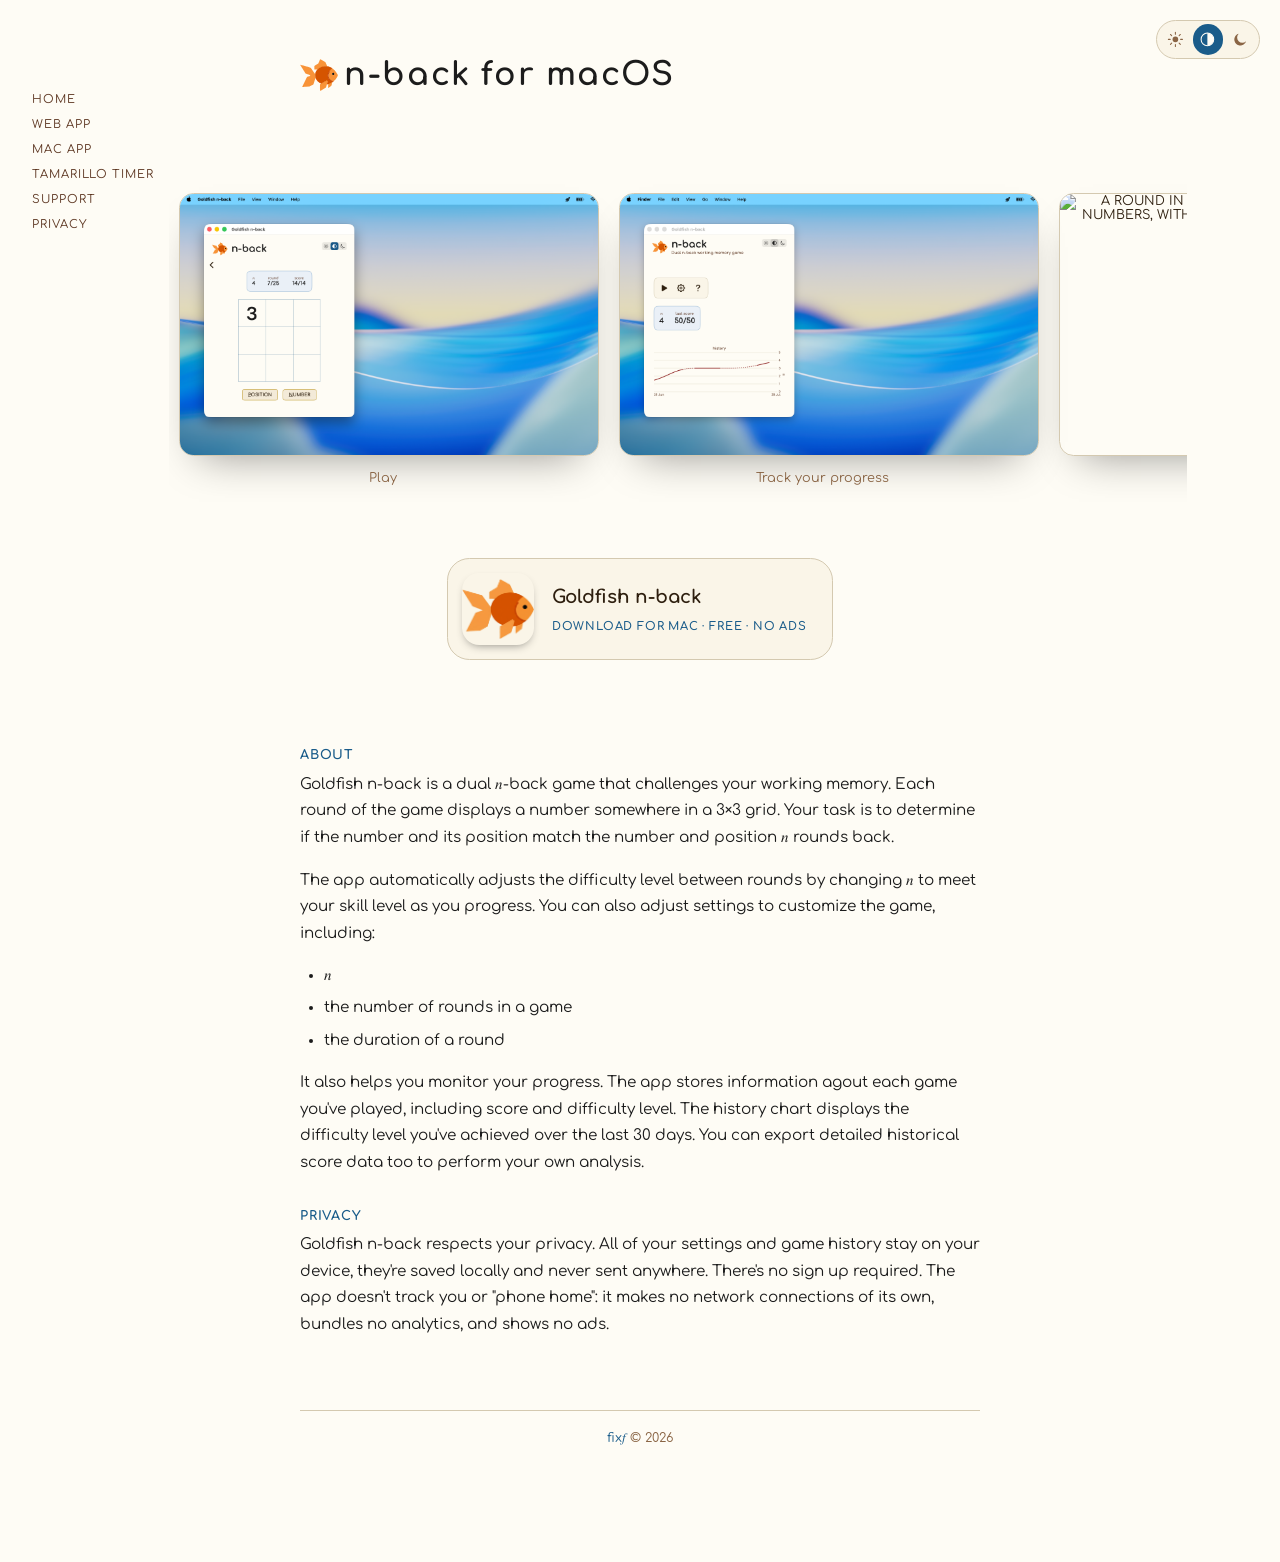
==== commit aee120d5: "deploy: 2026-08-18" ====
--- a/mac.html
+++ b/mac.html
@@ -101,7 +101,13 @@
       </figure>
       <figure>
         <button type="button" class="screenshot-trigger">
-          <img src="/screenshots/settings.2560.png" alt="The settings panel for n-back level, rounds, and round duration" width="2560" height="1600" loading="lazy">
+          <img src="/screenshots/play-colors.2560.png" alt="A round in progress using colors instead of numbers, with position and color match buttons" width="2560" height="1600" loading="lazy">
+        </button>
+        <figcaption>Numbers or colors</figcaption>
+      </figure>
+      <figure>
+        <button type="button" class="screenshot-trigger">
+          <img src="/screenshots/settings.2560.png" alt="The settings panel for n-back level, rounds, round duration, and stimulus type" width="2560" height="1600" loading="lazy">
         </button>
         <figcaption>Simple settings, sensible defaults</figcaption>
       </figure>
--- a/style.css
+++ b/style.css
@@ -296,7 +296,6 @@
   color: var(--fg-brown-dk);
   margin-top: var(--space-md);
   padding-bottom: 0.3em;
-  border-bottom: 1px solid var(--border-main);
 }
 
 h3 {
